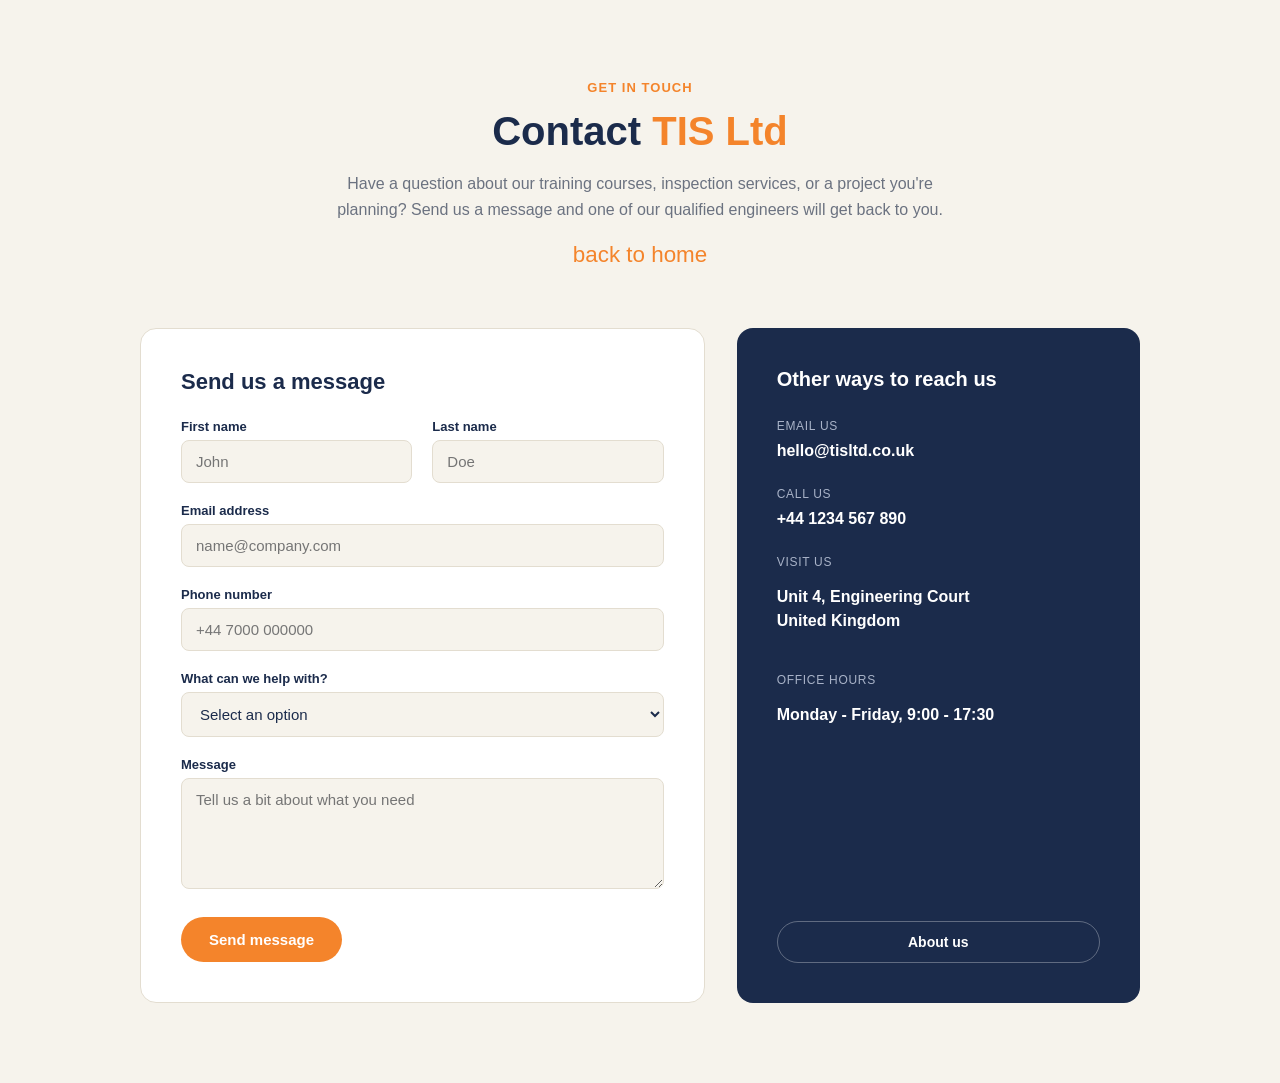
==== assets/pages/contact.html @ df7d598f "new pages and styling" ====
<!DOCTYPE html>
<html lang="en">
<head>
    <meta charset="UTF-8">
    <meta name="viewport" content="width=device-width, initial-scale=1.0">
    <link rel="stylesheet" href="../styles/contact.css">
    <title>contact</title>
</head>
<body>
    

    <section class="contact_hero">
        <div class="contact_hero_inner">
            <p class="contact_eyebrow">Get in touch</p>
            <h1 class="contact_title">Contact <span class="contact_title_accent">TIS Ltd</span></h1>
            <p class="contact_subtitle">
                Have a question about our training courses, inspection services, or a project you're planning?
                Send us a message and one of our qualified engineers will get back to you.
            </p>
            <a href="/index.html" class="arrow-link">back to home</a>
        </div>
    </section>

    <section class="contact_main">
        <div class="contact_grid">

            <div class="contact_form_card">
                <h2 class="contact_form_heading">Send us a message</h2>

                <form class="contact_form" action="#" method="POST">

                <div class="contact_field_row">
                    <div class="contact_field">
                    <label for="first_name" class="contact_label">First name</label>
                    <input type="text" id="first_name" name="first_name" class="contact_input" placeholder="John" required>
                    </div>
                    <div class="contact_field">
                    <label for="last_name" class="contact_label">Last name</label>
                    <input type="text" id="last_name" name="last_name" class="contact_input" placeholder="Doe" required>
                    </div>
                </div>

                <div class="contact_field">
                    <label for="email" class="contact_label">Email address</label>
                    <input type="email" id="email" name="email" class="contact_input" placeholder="name@company.com" required>
                </div>

                <div class="contact_field">
                    <label for="phone" class="contact_label">Phone number</label>
                    <input type="tel" id="phone" name="phone" class="contact_input" placeholder="+44 7000 000000">
                </div>

                <div class="contact_field">
                    <label for="enquiry_type" class="contact_label">What can we help with?</label>
                    <select id="enquiry_type" name="enquiry_type" class="contact_select">
                    <option value="">Select an option</option>
                    <option value="training">Training courses</option>
                    <option value="inspection">Inspection services</option>
                    <option value="vendor">Vendor management</option>
                    <option value="other">Something else</option>
                    </select>
                </div>

                <div class="contact_field">
                    <label for="message" class="contact_label">Message</label>
                    <textarea id="message" name="message" class="contact_textarea" rows="5" placeholder="Tell us a bit about what you need" required></textarea>
                </div>

                <button type="submit" class="contact_submit_btn">Send message</button>

                </form>
            </div>

            <div class="contact_info_card">
                <h2 class="contact_info_heading">Other ways to reach us</h2>

                <div class="contact_info_item">
                <p class="contact_info_label">Email us</p>
                <a href="mailto:hello@tisltd.co.uk" class="contact_info_value">hello@tisltd.co.uk</a>
                </div>

                <div class="contact_info_item">
                <p class="contact_info_label">Call us</p>
                <a href="tel:+441234567890" class="contact_info_value">+44 1234 567 890</a>
                </div>

                <div class="contact_info_item">
                <p class="contact_info_label">Visit us</p>
                <p class="contact_info_value">Unit 4, Engineering Court<br>United Kingdom</p>
                </div>

                <div class="contact_info_item">
                <p class="contact_info_label">Office hours</p>
                <p class="contact_info_value">Monday - Friday, 9:00 - 17:30</p>
                </div>

                <a href="./about.html" class="contact_secondary_btn">About us</a>
            </div>

        </div>
    </section>

</body>
</html>
---- assets/styles/contact.css ----
:root {
  --navy: #1b2b4b;
  --orange: #f4842b;
  --bg: #f6f3ec;
  --white: #ffffff;
  --text_muted: #6b7280;
  --border_color: #e3ddd0;
}

* {
  box-sizing: border-box;
}

 .arrow-link{
    margin-top: 20px;
    display: inline-block;
    color: var(--orange);
    font-size: 1.4rem;
    text-decoration: none;
    transition: transform 0.2s ease;
  }

body {
  margin: 0;
  font-family: -apple-system, BlinkMacSystemFont, "Segoe UI", Arial, sans-serif;
  background: var(--bg);
  color: var(--navy);
}

/* Hero */

.contact_hero {
  padding: 80px 24px 60px;
  text-align: center;
}

.contact_hero_inner {
  max-width: 640px;
  margin: 0 auto;
}

.contact_eyebrow {
  color: var(--orange);
  font-weight: 700;
  text-transform: uppercase;
  letter-spacing: 0.08em;
  font-size: 13px;
  margin: 0 0 12px;
}

.contact_title {
  font-size: 40px;
  font-weight: 800;
  margin: 0 0 16px;
  line-height: 1.2;
}

.contact_title_accent {
  color: var(--orange);
}

.contact_subtitle {
  color: var(--text_muted);
  font-size: 16px;
  line-height: 1.6;
  margin: 0;
}

/* Main layout */

.contact_main {
  padding: 0 24px 80px;
}

.contact_grid {
  max-width: 1000px;
  margin: 0 auto;
  display: grid;
  grid-template-columns: 1.4fr 1fr;
  gap: 32px;
  align-items: stretch;
}

/* Form card */

.contact_form_card {
  background: var(--white);
  border-radius: 16px;
  padding: 40px;
  border: 1px solid var(--border_color);
}

.contact_form_heading {
  font-size: 22px;
  font-weight: 700;
  margin: 0 0 24px;
}

.contact_form {
  display: flex;
  flex-direction: column;
  gap: 20px;
}

.contact_field_row {
  display: grid;
  grid-template-columns: 1fr 1fr;
  gap: 20px;
}

.contact_field {
  display: flex;
  flex-direction: column;
  gap: 6px;
}

.contact_label {
  font-size: 13px;
  font-weight: 700;
  color: var(--navy);
}

.contact_input,
.contact_select,
.contact_textarea {
  font-family: inherit;
  font-size: 15px;
  padding: 12px 14px;
  border: 1px solid var(--border_color);
  border-radius: 8px;
  background: var(--bg);
  color: var(--navy);
}

.contact_input:focus,
.contact_select:focus,
.contact_textarea:focus {
  outline: none;
  border-color: var(--orange);
  background: var(--white);
}

.contact_textarea {
  resize: vertical;
}

.contact_submit_btn {
  align-self: flex-start;
  background: var(--orange);
  color: var(--white);
  font-weight: 700;
  font-size: 15px;
  border: none;
  padding: 14px 28px;
  border-radius: 999px;
  cursor: pointer;
  margin-top: 8px;
}

.contact_submit_btn:hover {
  background: #d96f1f;
}

/* Info card */

.contact_info_card {
  background: var(--navy);
  color: var(--white);
  border-radius: 16px;
  padding: 40px;
  display: flex;
  flex-direction: column;
}

.contact_info_heading {
  font-size: 20px;
  font-weight: 700;
  margin: 0 0 28px;
}

.contact_info_item {
  margin-bottom: 24px;
}

.contact_info_label {
  font-size: 12px;
  text-transform: uppercase;
  letter-spacing: 0.06em;
  color: #a9b3c8;
  margin: 0 0 6px;
}

.contact_info_value {
  font-size: 16px;
  font-weight: 700;
  color: var(--white);
  text-decoration: none;
  line-height: 1.5;
}

a.contact_info_value:hover {
  color: var(--orange);
}

.contact_secondary_btn {
  margin-top: auto;
  display: inline-block;
  text-align: center;
  background: transparent;
  color: var(--white);
  border: 1px solid rgba(255, 255, 255, 0.3);
  font-weight: 700;
  font-size: 14px;
  padding: 12px 20px;
  border-radius: 999px;
  text-decoration: none;
}

.contact_secondary_btn:hover {
  border-color: var(--orange);
  color: var(--orange);
}

/* Responsive */

@media (max-width: 800px) {
  .contact_grid {
    grid-template-columns: 1fr;
  }
}

@media (max-width: 480px) {
  .contact_field_row {
    grid-template-columns: 1fr;
  }

  .contact_title {
    font-size: 30px;
  }
}
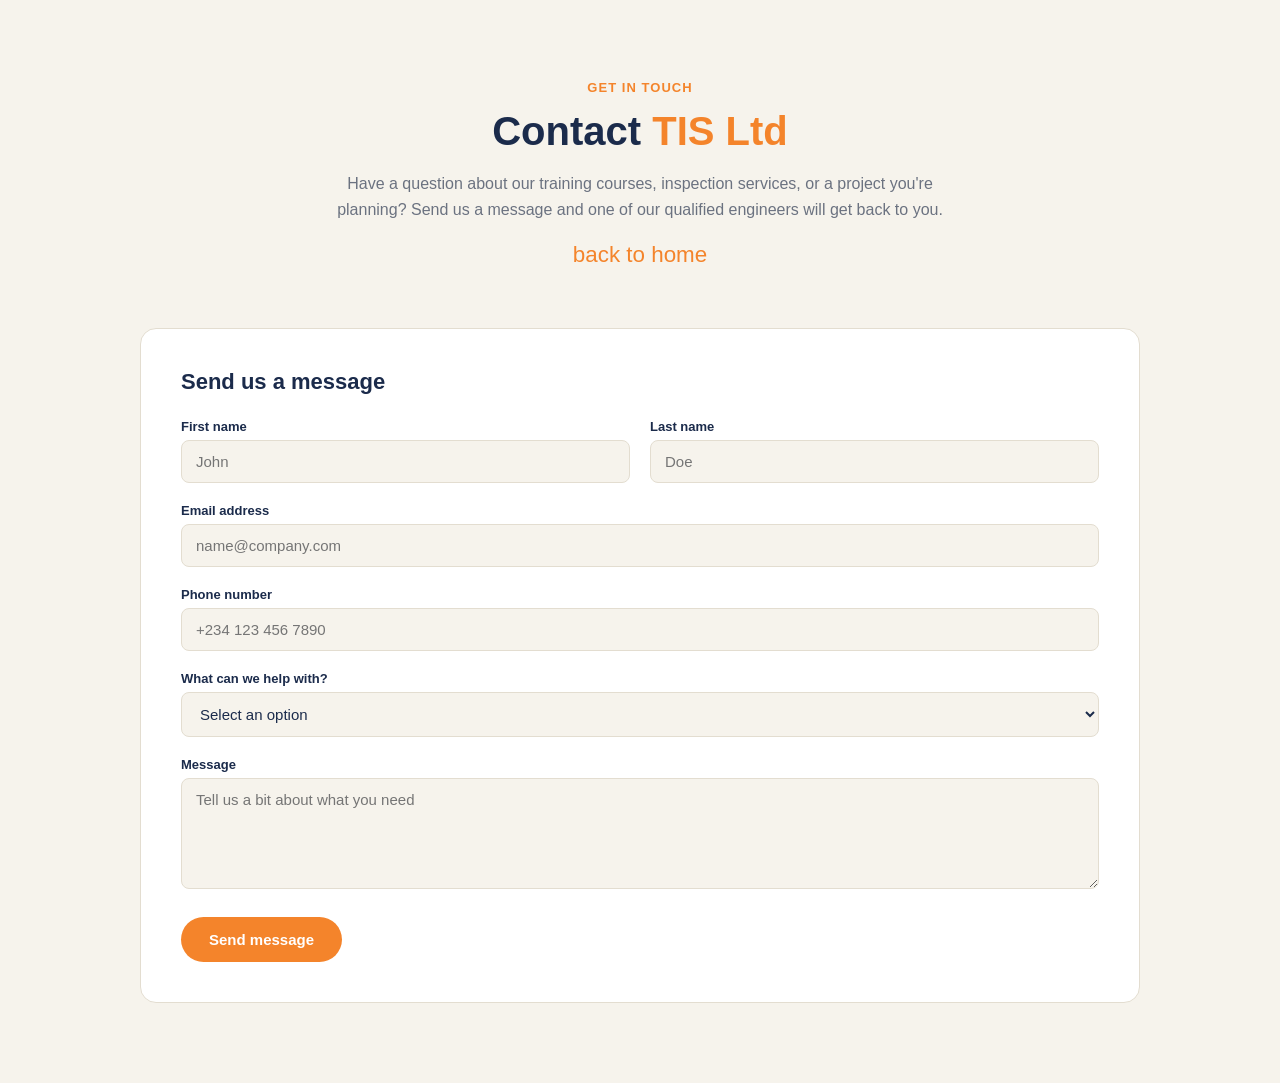
==== commit 2e15ccb5: "small changes" ====
--- a/assets/pages/contact.html
+++ b/assets/pages/contact.html
@@ -47,7 +47,7 @@
 
                 <div class="contact_field">
                     <label for="phone" class="contact_label">Phone number</label>
-                    <input type="tel" id="phone" name="phone" class="contact_input" placeholder="+44 7000 000000">
+                    <input type="tel" id="phone" name="phone" class="contact_input" placeholder="+234 123 456 7890">
                 </div>
 
                 <div class="contact_field">
@@ -71,31 +71,7 @@
                 </form>
             </div>
 
-            <div class="contact_info_card">
-                <h2 class="contact_info_heading">Other ways to reach us</h2>
-
-                <div class="contact_info_item">
-                <p class="contact_info_label">Email us</p>
-                <a href="mailto:hello@tisltd.co.uk" class="contact_info_value">hello@tisltd.co.uk</a>
-                </div>
-
-                <div class="contact_info_item">
-                <p class="contact_info_label">Call us</p>
-                <a href="tel:+441234567890" class="contact_info_value">+44 1234 567 890</a>
-                </div>
-
-                <div class="contact_info_item">
-                <p class="contact_info_label">Visit us</p>
-                <p class="contact_info_value">Unit 4, Engineering Court<br>United Kingdom</p>
-                </div>
-
-                <div class="contact_info_item">
-                <p class="contact_info_label">Office hours</p>
-                <p class="contact_info_value">Monday - Friday, 9:00 - 17:30</p>
-                </div>
-
-                <a href="./about.html" class="contact_secondary_btn">About us</a>
-            </div>
+            
 
         </div>
     </section>
--- a/assets/styles/contact.css
+++ b/assets/styles/contact.css
@@ -27,7 +27,7 @@
   color: var(--navy);
 }
 
-/* Hero */
+
 
 .contact_hero {
   padding: 80px 24px 60px;
@@ -66,7 +66,7 @@
   margin: 0;
 }
 
-/* Main layout */
+
 
 .contact_main {
   padding: 0 24px 80px;
@@ -76,12 +76,9 @@
   max-width: 1000px;
   margin: 0 auto;
   display: grid;
-  grid-template-columns: 1.4fr 1fr;
-  gap: 32px;
-  align-items: stretch;
-}
-
-/* Form card */
+}
+
+
 
 .contact_form_card {
   background: var(--white);
@@ -161,7 +158,7 @@
   background: #d96f1f;
 }
 
-/* Info card */
+
 
 .contact_info_card {
   background: var(--navy);
